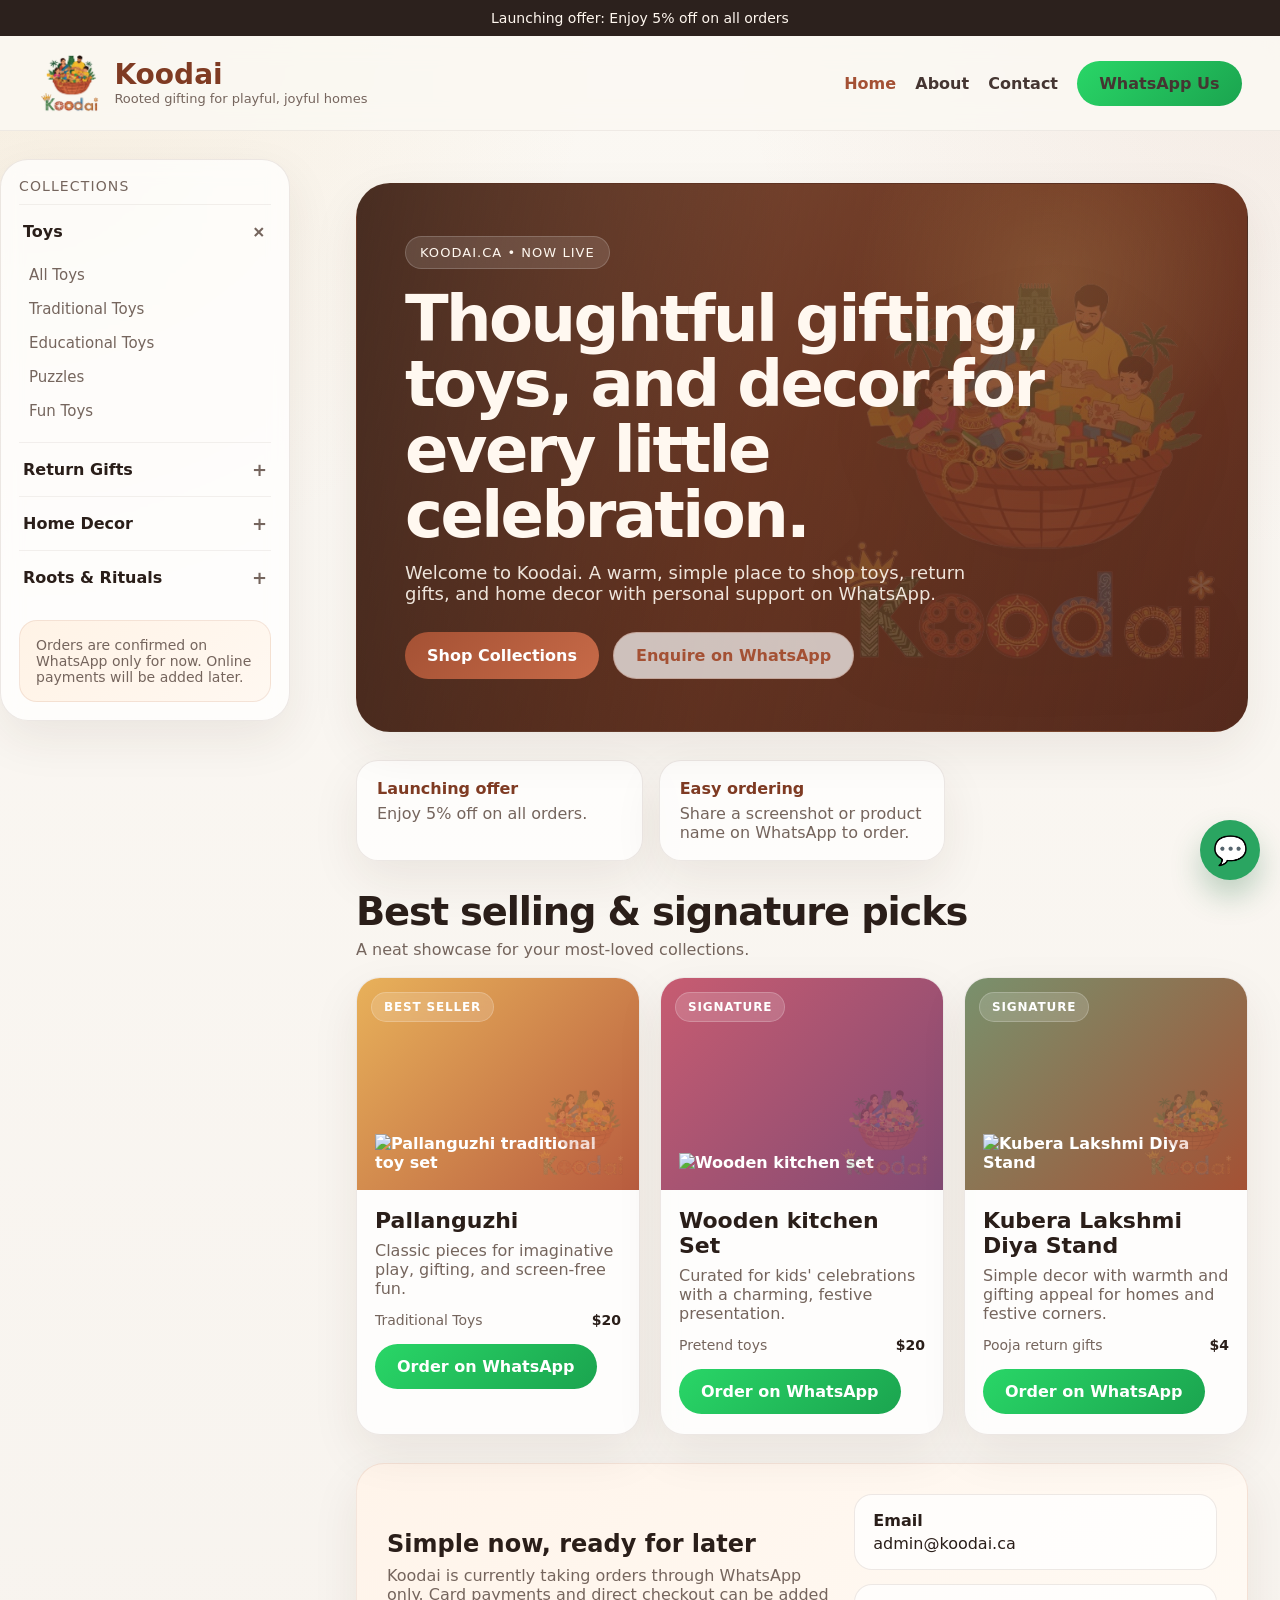
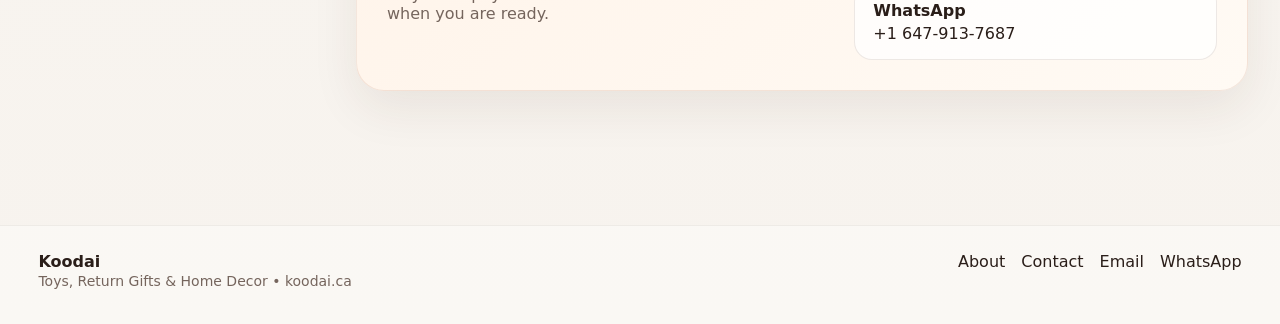
==== index.html @ 9c6b052e "Add files via upload" ====
<!DOCTYPE html>
<html lang="en">
<head>
  <meta charset="UTF-8" />
  <meta name="viewport" content="width=device-width, initial-scale=1.0" />
  <title>Koodai | Toys, Return Gifts & Home Decor</title>
  <meta name="description" content="Koodai is a WhatsApp-first online store for toys, return gifts, and home decor in Canada." />
  <link rel="stylesheet" href="styles.css" />
</head>
<body>
  <div class="topbar">Launching offer: Enjoy 5% off on all orders</div>
  <header>
    <div class="container navbar">
      <a class="brand" href="index.html">
        <img src="logo.png" alt="Koodai logo" class="brand-logo" />
        <div class="brand-copy">
          <span class="brand-name">Koodai</span>
          <span class="brand-tagline">Rooted gifting for playful, joyful homes</span>
        </div>
      </a>
      <nav class="nav-links">
        <a class="active" href="index.html">Home</a>
        <a href="about.html">About</a>
        <a href="contact.html">Contact</a>
        <a class="btn btn-whatsapp" href="https://wa.me/16479137687?text=Hi%20Koodai!%20I%20would%20like%20to%20place%20an%20order." target="_blank" rel="noopener noreferrer">WhatsApp Us</a>
      </nav>
    </div>
  </header>

  <div class="container layout">
    <aside class="sidebar">
      <div class="sidebar-card">
        <div class="sidebar-title">Collections</div>

        <div class="category-group open">
          <button class="category-toggle"><span>Toys</span><span>+</span></button>
          <div class="submenu">
            <a href="toys.html">All Toys</a>
            <a href="toys.html#traditional">Traditional Toys</a>
            <a href="toys.html#educational">Educational Toys</a>
            <a href="toys.html#puzzles">Puzzles</a>
            <a href="toys.html#fun-toys">Fun Toys</a>
          </div>
        </div>

        <div class="category-group">
          <button class="category-toggle"><span>Return Gifts</span><span>+</span></button>
          <div class="submenu">
            <a href="return-gifts.html">All Return Gifts</a>
            <a href="return-gifts.html#birthday">Birthday</a>
            <a href="return-gifts.html#house-warming">House Warming</a>
            <a href="return-gifts.html#baby-shower">Baby Shower</a>
            <a href="return-gifts.html#pooja">Pooja</a>
            <a href="return-gifts.html#corporate-events">Corporate Events</a>
          </div>
        </div>

        <div class="category-group">
          <button class="category-toggle"><span>Home Decor</span><span>+</span></button>
          <div class="submenu">
            <a href="home-decor.html">All Home Decor</a>
            <a href="home-decor.html#festive-decor">Festive Decor</a>
            <a href="home-decor.html#handmade-decor">Handmade Decor</a>
            <a href="home-decor.html#table-decor">Table Decor</a>
            <a href="home-decor.html#gifting-decor">Gifting Decor</a>
          </div>
        </div>

        <div class="category-group">
          <button class="category-toggle"><span>Roots &amp; Rituals</span><span>+</span></button>
          <div class="submenu">
            <a href="contact.html">Coming Soon</a>
          </div>
        </div>

        <div class="sidebar-note">
          Orders are confirmed on WhatsApp only for now. Online payments will be added later.
        </div>
      </div>
    </aside>

    <main>
      <section class="hero-banner">
        <div class="hero-inner">
          <div class="eyebrow">koodai.ca • now live</div>
          <h1>Thoughtful gifting, toys, and decor for every little celebration.</h1>
          <p>Welcome to Koodai. A warm, simple place to shop toys, return gifts, and home decor with personal support on WhatsApp.</p>
          <div class="hero-actions">
            <a class="btn btn-primary" href="toys.html">Shop Collections</a>
            <a class="btn btn-outline" href="https://wa.me/16479137687?text=Hi%20Koodai!%20I%20want%20to%20know%20more%20about%20your%20products." target="_blank" rel="noopener noreferrer">Enquire on WhatsApp</a>
          </div>
        </div>
      </section>

      <section class="section">
        <div class="offer-strip">
          <div class="offer-card">
            <strong>Launching offer</strong>
            <span>Enjoy 5% off on all orders.</span>
          </div>
          <div class="offer-card">
            <strong>Easy ordering</strong>
            <span>Share a screenshot or product name on WhatsApp to order.</span>
          </div>
        </div>
      </section>

      <section class="section">
        <div class="section-header">
          <div>
            <h2>Best selling &amp; signature picks</h2>
            <p>A neat showcase for your most-loved collections.</p>
          </div>
        </div>

        <div class="product-grid">
          <article class="product-card">
            <div class="product-media media-toy">
              <div class="product-badge">Best seller</div>
              <img src="images/pallanguzhi.jpeg" alt="Pallanguzhi traditional toy set" class="product-image" /> 
              
            </div>
            <div class="product-body">
              
              <h3>Pallanguzhi</h3>
              <p>Classic pieces for imaginative play, gifting, and screen-free fun.</p>
              <div class="product-meta"><span>Traditional Toys</span><span class="price">$20</span></div>
              <a class="btn btn-whatsapp" href="https://wa.me/16479137687?text=Hi%20Koodai!%20I%20am%20interested%20in%20the%20Pallanguzhi." target="_blank" rel="noopener noreferrer">Order on WhatsApp</a>
            </div>
          </article>

          <article class="product-card">
            <div class="product-media media-gift">
              <div class="product-badge">Signature</div>
              <img src="images/kitchen-set-1.png" alt="Wooden kitchen set" class="product-image" /> 
            </div>
            <div class="product-body">
              <h3>Wooden kitchen Set</h3>
              <p>Curated for kids' celebrations with a charming, festive presentation.</p>
              <div class="product-meta"><span>Pretend toys</span><span class="price">$20</span></div>
              <a class="btn btn-whatsapp" href="https://wa.me/16479137687?text=Hi%20Koodai!%20I%20am%20interested%20in%20the%20Wooden%20kitchen%20Set." target="_blank" rel="noopener noreferrer">Order on WhatsApp</a>
            </div>
          </article>

          <article class="product-card">
            <div class="product-media media-decor">
              <div class="product-badge">Signature</div>
               <img src="images/Kubera lakshmi diya stand.png" alt="Kubera Lakshmi Diya Stand" class="product-image" /> 
            </div>
            <div class="product-body">
              <h3>Kubera Lakshmi Diya Stand</h3>
              <p>Simple decor with warmth and gifting appeal for homes and festive corners.</p>
              <div class="product-meta"><span>Pooja return gifts</span><span class="price">$4</span></div>
              <a class="btn btn-whatsapp" href="https://wa.me/16479137687?text=Hi%20Koodai!%20I%20am%20interested%20in%20the%20Kubera%20Lakshmi%20Diya%20Stand." target="_blank" rel="noopener noreferrer">Order on WhatsApp</a>
            </div>
          </article>
        </div>
      </section>

      <section class="section">
        <div class="callout">
          <div class="callout-row">
            <div>
              <h2>Simple now, ready for later</h2>
              <p>Koodai is currently taking orders through WhatsApp only. Card payments and direct checkout can be added when you are ready.</p>
            </div>
            <div class="contact-box">
              <div class="contact-item">
                <strong>Email</strong>
                <a href="mailto:admin@koodai.ca">admin@koodai.ca</a>
              </div>
              <div class="contact-item">
                <strong>WhatsApp</strong>
                <a href="https://wa.me/16479137687" target="_blank" rel="noopener noreferrer">+1 647-913-7687</a>
              </div>
            </div>
          </div>
        </div>
      </section>
    </main>
  </div>

  <footer class="footer">
    <div class="container footer-wrap">
      <div>
        <strong>Koodai</strong><br />
        <span class="footer-meta">Toys, Return Gifts &amp; Home Decor • koodai.ca</span>
      </div>
      <div class="footer-links">
        <a href="about.html">About</a>
        <a href="contact.html">Contact</a>
        <a href="mailto:admin@koodai.ca">Email</a>
        <a href="https://wa.me/16479137687" target="_blank" rel="noopener noreferrer">WhatsApp</a>
      </div>
    </div>
  </footer>

  <a class="whatsapp-float" href="https://wa.me/16479137687?text=Hi%20Koodai!%20I%20would%20like%20to%20place%20an%20order." target="_blank" rel="noopener noreferrer" aria-label="Chat on WhatsApp">💬</a>
  <script src="script.js"></script>
</body>
</html>
---- styles.css ----
:root {
  --bg: #f7f3ee;
  --paper: rgba(255,255,255,0.82);
  --paper-strong: #fffdfa;
  --text: #2a1e19;
  --muted: #75655d;
  --line: rgba(107,78,61,0.12);
  --brand: #a45134;
  --brand-dark: #7f3b23;
  --gold: #d7a44e;
  --green: #2aa561;
  --shadow: 0 18px 48px rgba(62, 38, 26, 0.08);
  --radius-xl: 28px;
  --radius-lg: 22px;
  --radius-md: 16px;
  --sidebar: 290px;
  --max: 1400px;
}

* { box-sizing: border-box; }
html { scroll-behavior: smooth; }
body {
  margin: 0;
  font-family: Inter, ui-sans-serif, system-ui, -apple-system, BlinkMacSystemFont, "Segoe UI", sans-serif;
  color: var(--text);
  background:
    radial-gradient(circle at top left, rgba(215,164,78,0.12), transparent 26%),
    radial-gradient(circle at top right, rgba(164,81,52,0.08), transparent 24%),
    linear-gradient(180deg, #fbf8f3 0%, #f7f3ee 100%);
}
a { color: inherit; text-decoration: none; }
img { max-width: 100%; display: block; }
button, input, textarea { font: inherit; }
.container { width: min(94%, var(--max)); margin: 0 auto; }


/* Remove extra left/right padding from the main layout container */
.container.layout {
  padding-left: 0;
  padding-right: 0;
  max-width: 100%;
}
/* Make the logo match the banner proportions */
.brand-logo {
  height: 72px;        /* matches the visual scale of your banner */
  width: auto;
  object-fit: contain;
  display: block;
}

/* Ensure the brand container doesn't squeeze the logo */
.brand {
  display: flex;
  align-items: center;
  gap: 0.8rem;
  min-width: 0;
}

/* Prevent nav items from pushing the logo */
.navbar {
  display: flex;
  align-items: center;
  flex-wrap: nowrap;
}

.nav-links {
  margin-left: auto;
  display: flex;
  gap: 1.2rem;
}


.layout {
  display: grid;
  grid-template-columns: 260px 1fr; /* Sidebar + content */
  gap: 0; /* Remove spacing between them */
  width: 100%;
}

/* Make sidebar sticky */
.sidebar {
  position: sticky;
  top: 110px; /* Adjust depending on header + topbar height */
  align-self: start;
  height: fit-content;
}
.sidebar-card {
  width: 100%;
}
.sidebar {
  padding-left: 0;
  margin-left: 0;
}
main {
  padding: 1.5rem 2rem; /* clean spacing */
}

.layout {
  display: grid;
  grid-template-columns: 260px 1fr;
  gap: 0;
  align-items: start;
}
.sidebar-card {
  height: auto;
}
@media (max-width: 768px) {
  .sidebar {
    position: static;
  }
}

/* Fullscreen loader */
#loader {
  position: fixed;
  inset: 0;
  background: #ffffff;
  display: flex;
  flex-direction: column;
  justify-content: center;
  align-items: center;
  z-index: 9999;
  transition: opacity 0.6s ease;
}
.brand-logo {
  height: 60px;   /* adjust to your actual logo size */
  width: auto;
  object-fit: contain;
}
.brand {
  display: flex;
  align-items: center;
  gap: 0.8rem;
  min-width: 0;
}

/* Logo styling */
.loader-logo img {
  width: 120px;
  height: auto;
  animation: logoPulse 1.4s infinite ease-in-out;
}

/* Toys container */
.loader-toys {
  display: flex;
  gap: 1rem;
  margin-top: 1.2rem;
}

/* Each toy */
.loader-toys span {
  font-size: 2.2rem;
  opacity: 0;
  transform: translateX(-50px) rotate(-90deg);
  animation: toyRoll 1.2s forwards ease;
}

/* Stagger toys */
.loader-toys span:nth-child(1) { animation-delay: 0.2s; }
.loader-toys span:nth-child(2) { animation-delay: 0.4s; }
.loader-toys span:nth-child(3) { animation-delay: 0.6s; }
.loader-toys span:nth-child(4) { animation-delay: 0.8s; }

/* Toy roll animation */
@keyframes toyRoll {
  0% { opacity: 0; transform: translateX(-50px) rotate(-90deg); }
  100% { opacity: 1; transform: translateX(0) rotate(0deg); }
}

/* Logo pulse animation */
@keyframes logoPulse {
  0%, 100% { transform: scale(1); }
  50% { transform: scale(1.06); }
}

/* Fade out */
#loader.fade-out {
  opacity: 0;
  pointer-events: none;
}


.topbar {
  background: #2c211d;
  color: #fff7ef;
  text-align: center;
  font-size: 14px;
  padding: 10px 18px;
}

header {
  position: sticky;
  top: 0;
  z-index: 100;
  backdrop-filter: blur(12px);
  background: rgba(251,248,243,0.86);
  border-bottom: 1px solid rgba(107,78,61,0.08);
}

.navbar {
  display: flex;
  justify-content: space-between;
  align-items: center;
  flex-wrap: nowrap;
  gap: 24px;
  padding: 16px 0;
}

.brand {
  display: flex;
  align-items: center;
  gap: 14px;
}
.brand-logo {
  width: 62px;
  height: 62px;
  object-fit: contain;
}
.brand-copy { display: flex; flex-direction: column; gap: 2px; }
.brand-name {
  font-size: 28px;
  font-weight: 800;
  line-height: 1;
  color: var(--brand-dark);
}
.brand-tagline {
  color: var(--muted);
  font-size: 13px;
}
.nav-links {
  display: flex;
  align-items: center;
  flex-wrap: wrap;
  margin-left: auto;
  gap: 1.2rem;
}
.nav-links a {
  font-weight: 600;
  color: #453632;
}
.nav-links a.active,
.nav-links a:hover { color: var(--brand); }

.btn {
  display: inline-flex;
  align-items: center;
  justify-content: center;
  gap: 8px;
  border: 0;
  border-radius: 999px;
  padding: 13px 22px;
  font-weight: 700;
  cursor: pointer;
  transition: transform .18s ease, box-shadow .18s ease;
}
.btn:hover { transform: translateY(-1px); box-shadow: 0 10px 20px rgba(62, 38, 26, 0.12); }
.btn-primary { background: linear-gradient(135deg, var(--brand), #c76a48); color: #fff; }
.btn-outline { background: rgba(255,255,255,0.7); color: var(--brand); border: 1px solid rgba(164,81,52,0.24); }
.btn-whatsapp { background: linear-gradient(135deg, #29d667, #1ba44f); color: #fff; }

.layout {
  display: grid;
  grid-template-columns: var(--sidebar) minmax(0, 1fr);
  gap: 34px;
  align-items: start;
  padding: 28px 0 64px;
}

.sidebar {
  position: sticky;
  top: 108px;
}
.sidebar-card {
  background: rgba(255,255,255,0.72);
  backdrop-filter: blur(10px);
  border: 1px solid var(--line);
  border-radius: var(--radius-xl);
  padding: 18px;
  box-shadow: var(--shadow);
}
.sidebar-title {
  font-size: 14px;
  text-transform: uppercase;
  letter-spacing: 0.08em;
  color: var(--muted);
  margin-bottom: 10px;
}
.category-group {
  border-top: 1px solid rgba(107,78,61,0.08);
}
.category-group:first-of-type { border-top: 0; }
.category-toggle {
  width: 100%;
  border: 0;
  background: transparent;
  padding: 16px 4px;
  display: flex;
  align-items: center;
  justify-content: space-between;
  font-weight: 700;
  color: var(--text);
  cursor: pointer;
}
.category-toggle span:last-child {
  color: var(--muted);
  font-size: 18px;
  transition: transform .2s ease;
}
.category-group.open .category-toggle span:last-child { transform: rotate(45deg); }
.submenu {
  display: none;
  padding: 0 4px 14px 10px;
}
.category-group.open .submenu { display: block; }
.submenu a {
  display: block;
  padding: 8px 0;
  color: var(--muted);
  font-size: 15px;
}
.submenu a:hover,
.submenu a.active { color: var(--brand); }
.sidebar-note {
  margin-top: 16px;
  padding: 16px;
  border-radius: 18px;
  background: linear-gradient(135deg, #fff3e6, #fff8f1);
  border: 1px solid rgba(164,81,52,0.12);
  color: var(--muted);
  font-size: 14px;
}

.hero-banner {
  position: relative;
  overflow: hidden;
  border-radius: 34px;
  min-height: 430px;
  background:
    linear-gradient(100deg, rgba(44,28,22,0.82) 0%, rgba(44,28,22,0.42) 44%, rgba(44,28,22,0.18) 100%),
    radial-gradient(circle at 78% 18%, rgba(255,209,125,0.26), transparent 24%),
    linear-gradient(135deg, #c77a55 0%, #8f462a 48%, #5d2c1e 100%);
  box-shadow: var(--shadow);
  border: 1px solid rgba(107,78,61,0.10);
}
.hero-banner::after {
  content: "";
  position: absolute;
  inset: auto 2% 0% auto;
  width: min(44vw, 420px);
  height: min(44vw, 520px);
  background: url('logo.png') center/contain no-repeat;
  opacity: 0.2;
  filter: drop-shadow(0 18px 40px rgba(0,0,0,0.20));
}
.hero-inner {
  position: relative;
  z-index: 1;
  padding: 52px 48px;
  max-width: 760px;
  color: #fff8f0;
}
.eyebrow {
  display: inline-flex;
  align-items: center;
  gap: 8px;
  padding: 8px 14px;
  border-radius: 999px;
  background: rgba(255,255,255,0.12);
  border: 1px solid rgba(255,255,255,0.18);
  font-size: 13px;
  text-transform: uppercase;
  letter-spacing: 0.08em;
  margin-bottom: 18px;
}
.hero-inner h1 {
  margin: 0 0 14px;
  line-height: 1.02;
  letter-spacing: -0.04em;
  font-size: clamp(38px, 5vw, 66px);
}
.hero-inner p {
  margin: 0;
  max-width: 610px;
  color: rgba(255,248,240,0.9);
  font-size: 18px;
}
.hero-actions {
  display: flex;
  gap: 14px;
  flex-wrap: wrap;
  margin-top: 28px;
}
.offer-strip {
  display: grid;
  grid-template-columns: repeat(3, 1fr);
  gap: 16px;
  margin-top: 18px;
}
.offer-card {
  background: rgba(255,255,255,0.72);
  border: 1px solid var(--line);
  border-radius: 22px;
  padding: 18px 20px;
  box-shadow: var(--shadow);
}
.offer-card strong {
  display: block;
  margin-bottom: 6px;
  color: var(--brand-dark);
}
.offer-card span { color: var(--muted); }

.section { margin-top: 28px; }
.section-header {
  display: flex;
  justify-content: space-between;
  align-items: end;
  gap: 18px;
  margin-bottom: 18px;
}
.section-header h2 {
  margin: 0;
  font-size: clamp(28px, 3vw, 40px);
  letter-spacing: -0.03em;
}
.section-header p { margin: 6px 0 0; color: var(--muted); }

.product-grid {
  display: grid;
  grid-template-columns: repeat(3, minmax(0, 1fr));
  gap: 20px;
}
.product-card {
  background: rgba(255,255,255,0.78);
  backdrop-filter: blur(10px);
  border: 1px solid var(--line);
  border-radius: 24px;
  overflow: hidden;
  box-shadow: var(--shadow);
}
.product-media {
  aspect-ratio: 4 / 3;
  position: relative;
  display: flex;
  align-items: end;
  padding: 18px;
  color: #fff;
  font-weight: 700;
}
.media-toy { background: linear-gradient(135deg, #e8b15a, #b85c3f); }
.media-gift { background: linear-gradient(135deg, #c75c71, #824a73); }
.media-decor { background: linear-gradient(135deg, #79916d, #a45134); }
.product-badge {
  position: absolute;
  top: 14px;
  left: 14px;
  padding: 7px 12px;
  border-radius: 999px;
  background: rgba(255,255,255,0.16);
  border: 1px solid rgba(255,255,255,0.20);
  backdrop-filter: blur(6px);
  font-size: 12px;
  text-transform: uppercase;
  letter-spacing: 0.07em;
}
.product-media::after {
  content: "";
  position: absolute;
  inset: auto 12px 10px auto;
  width: 95px;
  height: 95px;
  background: url('logo.png') center/contain no-repeat;
  opacity: 0.22;
}
.product-body { padding: 18px 18px 20px; }
.product-body h3 { margin: 0 0 8px; font-size: 22px; }
.product-body p { margin: 0 0 14px; color: var(--muted); }
.product-meta {
  display: flex;
  justify-content: space-between;
  align-items: center;
  gap: 10px;
  margin-bottom: 16px;
  font-size: 14px;
  color: var(--muted);
}
.price { font-weight: 800; color: var(--text); }

.callout {
  border-radius: 28px;
  padding: 30px;
  background: linear-gradient(135deg, #fff4ea, #fffaf4);
  border: 1px solid rgba(164,81,52,0.12);
  box-shadow: var(--shadow);
}
.callout h3,
.callout h2 { margin: 0 0 8px; }
.callout p { margin: 0; color: var(--muted); }
.callout-row {
  display: grid;
  grid-template-columns: 1.1fr .9fr;
  gap: 24px;
  align-items: center;
}

.page-head {
  margin-bottom: 18px;
}
.page-head .kicker {
  color: var(--brand);
  font-size: 13px;
  text-transform: uppercase;
  letter-spacing: 0.08em;
  font-weight: 700;
}
.page-head h1 { margin: 6px 0 8px; font-size: clamp(34px, 4vw, 50px); letter-spacing: -0.03em; }
.page-head p { margin: 0; color: var(--muted); }
.subcategory-section { margin-top: 24px; }
.subcategory-section h2 {
  margin: 0 0 16px;
  font-size: 26px;
  letter-spacing: -0.02em;
}

.tile-grid {
  display: grid;
  grid-template-columns: repeat(3, minmax(0, 1fr));
  gap: 18px;
}
.tile {
  padding: 18px;
  border-radius: 22px;
  background: rgba(255,255,255,0.7);
  border: 1px solid var(--line);
  box-shadow: var(--shadow);
}
.tile strong { display: block; margin-bottom: 6px; }
.tile p { margin: 0 0 14px; color: var(--muted); }

.footer {
  margin-top: 46px;
  border-top: 1px solid rgba(107,78,61,0.08);
  background: rgba(255,255,255,0.36);
}
.footer-wrap {
  display: flex;
  justify-content: space-between;
  gap: 20px;
  flex-wrap: wrap;
  padding: 26px 0 34px;
}
.footer-links { display: flex; gap: 16px; flex-wrap: wrap; }
.footer-meta { color: var(--muted); font-size: 14px; }

.whatsapp-float {
  position: fixed;
  right: 20px;
  bottom: 20px;
  width: 60px;
  height: 60px;
  border-radius: 50%;
  display: flex;
  align-items: center;
  justify-content: center;
  background: var(--green);
  color: #fff;
  box-shadow: 0 16px 30px rgba(34, 111, 66, 0.28);
  z-index: 120;
  font-size: 28px;
}

.contact-box {
  display: grid;
  gap: 14px;
}
.contact-item {
  padding: 16px 18px;
  border-radius: 18px;
  background: rgba(255,255,255,0.74);
  border: 1px solid var(--line);
}
.contact-item strong { display: block; margin-bottom: 4px; }

@media (max-width: 1180px) {
  .layout { grid-template-columns: 1fr; }
  .sidebar { position: static; }
  .offer-strip,
  .product-grid,
  .tile-grid,
  .callout-row { grid-template-columns: 1fr 1fr; }
}

@media (max-width: 760px) {
  .navbar { flex-direction: column; align-items: flex-start; }
  .nav-links { gap: 14px; }
  .hero-banner { min-height: auto; }
  .hero-inner { padding: 30px 22px; }
  .offer-strip,
  .product-grid,
  .tile-grid,
  .callout-row { grid-template-columns: 1fr; }
  .sidebar-card { padding: 14px; }
  .whatsapp-float { width: 56px; height: 56px; }
}
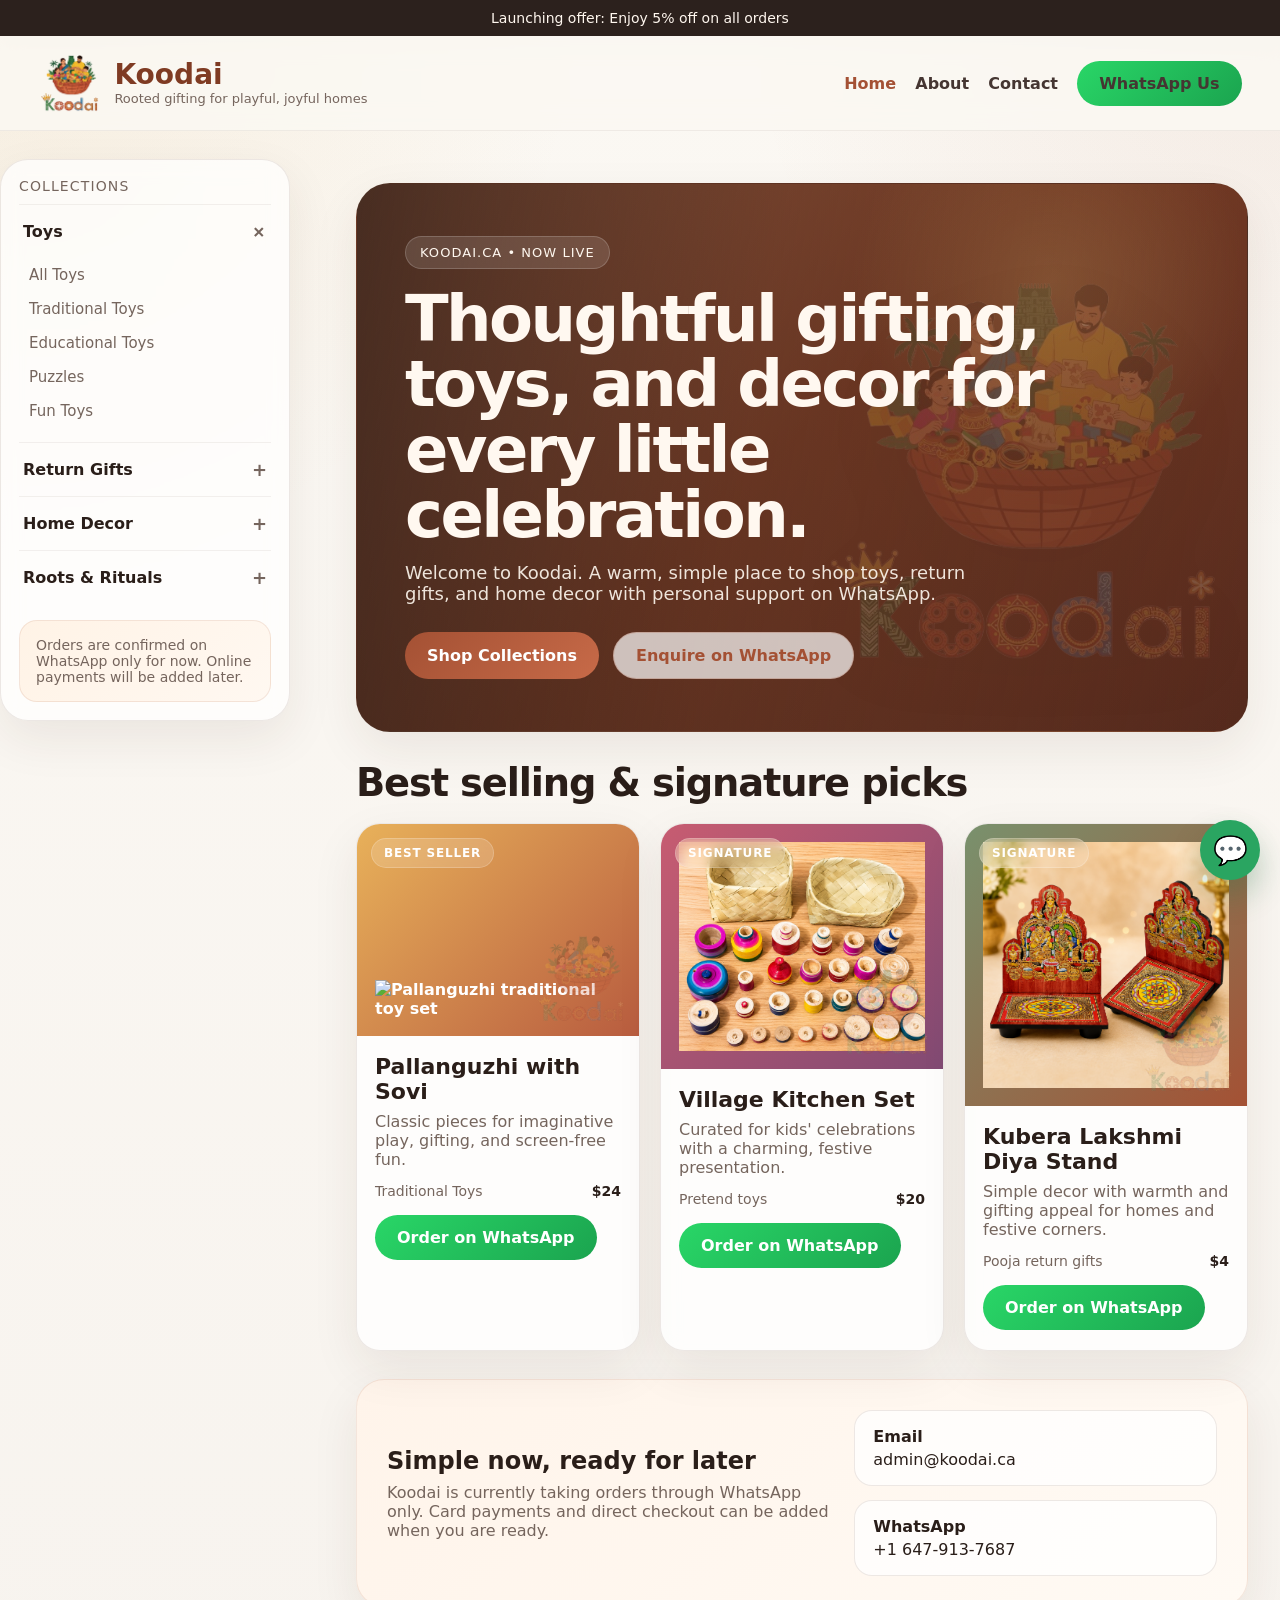
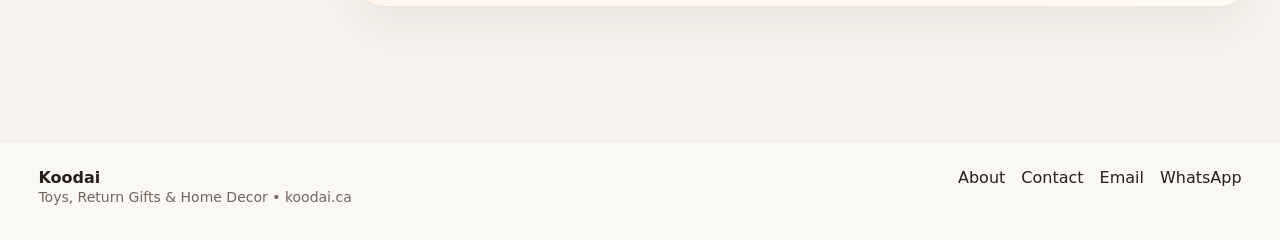
==== commit 668857d1: "Add files via upload" ====
--- a/index.html
+++ b/index.html
@@ -92,24 +92,12 @@
         </div>
       </section>
 
-      <section class="section">
-        <div class="offer-strip">
-          <div class="offer-card">
-            <strong>Launching offer</strong>
-            <span>Enjoy 5% off on all orders.</span>
-          </div>
-          <div class="offer-card">
-            <strong>Easy ordering</strong>
-            <span>Share a screenshot or product name on WhatsApp to order.</span>
-          </div>
-        </div>
-      </section>
+
 
       <section class="section">
         <div class="section-header">
           <div>
             <h2>Best selling &amp; signature picks</h2>
-            <p>A neat showcase for your most-loved collections.</p>
           </div>
         </div>
 
@@ -117,28 +105,28 @@
           <article class="product-card">
             <div class="product-media media-toy">
               <div class="product-badge">Best seller</div>
-              <img src="images/pallanguzhi.jpeg" alt="Pallanguzhi traditional toy set" class="product-image" /> 
+              <img src="images/pallanguzhi.png" alt="Pallanguzhi traditional toy set" class="product-image" /> 
               
             </div>
             <div class="product-body">
               
-              <h3>Pallanguzhi</h3>
+              <h3>Pallanguzhi with Sovi</h3>
               <p>Classic pieces for imaginative play, gifting, and screen-free fun.</p>
-              <div class="product-meta"><span>Traditional Toys</span><span class="price">$20</span></div>
-              <a class="btn btn-whatsapp" href="https://wa.me/16479137687?text=Hi%20Koodai!%20I%20am%20interested%20in%20the%20Pallanguzhi." target="_blank" rel="noopener noreferrer">Order on WhatsApp</a>
+              <div class="product-meta"><span>Traditional Toys</span><span class="price">$24</span></div>
+              <a class="btn btn-whatsapp" href="https://wa.me/16479137687?text=Hi%20Koodai!%20I%20am%20interested%20in%20the%20Pallanguzhi%20with%20Sovi." target="_blank" rel="noopener noreferrer">Order on WhatsApp</a>
             </div>
           </article>
 
           <article class="product-card">
             <div class="product-media media-gift">
               <div class="product-badge">Signature</div>
-              <img src="images/kitchen-set-1.png" alt="Wooden kitchen set" class="product-image" /> 
+              <img src="images/kitchen-set-1.png" alt="Village kitchen set" class="product-image" /> 
             </div>
             <div class="product-body">
-              <h3>Wooden kitchen Set</h3>
+              <h3>Village Kitchen Set</h3>
               <p>Curated for kids' celebrations with a charming, festive presentation.</p>
               <div class="product-meta"><span>Pretend toys</span><span class="price">$20</span></div>
-              <a class="btn btn-whatsapp" href="https://wa.me/16479137687?text=Hi%20Koodai!%20I%20am%20interested%20in%20the%20Wooden%20kitchen%20Set." target="_blank" rel="noopener noreferrer">Order on WhatsApp</a>
+              <a class="btn btn-whatsapp" href="https://wa.me/16479137687?text=Hi%20Koodai!%20I%20am%20interested%20in%20the%20Village%20Kitchen%20Set." target="_blank" rel="noopener noreferrer">Order on WhatsApp</a>
             </div>
           </article>
 
--- a/styles.css
+++ b/styles.css
@@ -582,6 +582,64 @@
 }
 .contact-item strong { display: block; margin-bottom: 4px; }
 
+
+.product-slider {
+  position: relative;
+  width: 100%;
+  overflow: hidden;
+}
+
+.product-slider .slide {
+  display: none;
+  width: 100%;
+  border-radius: 10px;
+}
+
+.product-slider .slide.active {
+  display: block;
+}
+
+.slider-btn {
+  position: absolute;
+  top: 50%;
+  transform: translateY(-50%);
+  background: rgba(0, 0, 0, 0.5);
+  color: white;
+  border: none;
+  width: 32px;
+  height: 32px;
+  border-radius: 50%;
+  cursor: pointer;
+  z-index: 10;
+}
+
+.slider-btn.prev {
+  left: 10px;
+}
+
+.slider-btn.next {
+  right: 10px;
+}
+
+.slider-dots {
+  text-align: center;
+  margin-top: 8px;
+}
+
+.dot {
+  display: inline-block;
+  width: 8px;
+  height: 8px;
+  margin: 0 4px;
+  border-radius: 50%;
+  background: #ccc;
+}
+
+.dot.active {
+  background: #8b5e3c;
+}
+
+
 @media (max-width: 1180px) {
   .layout { grid-template-columns: 1fr; }
   .sidebar { position: static; }
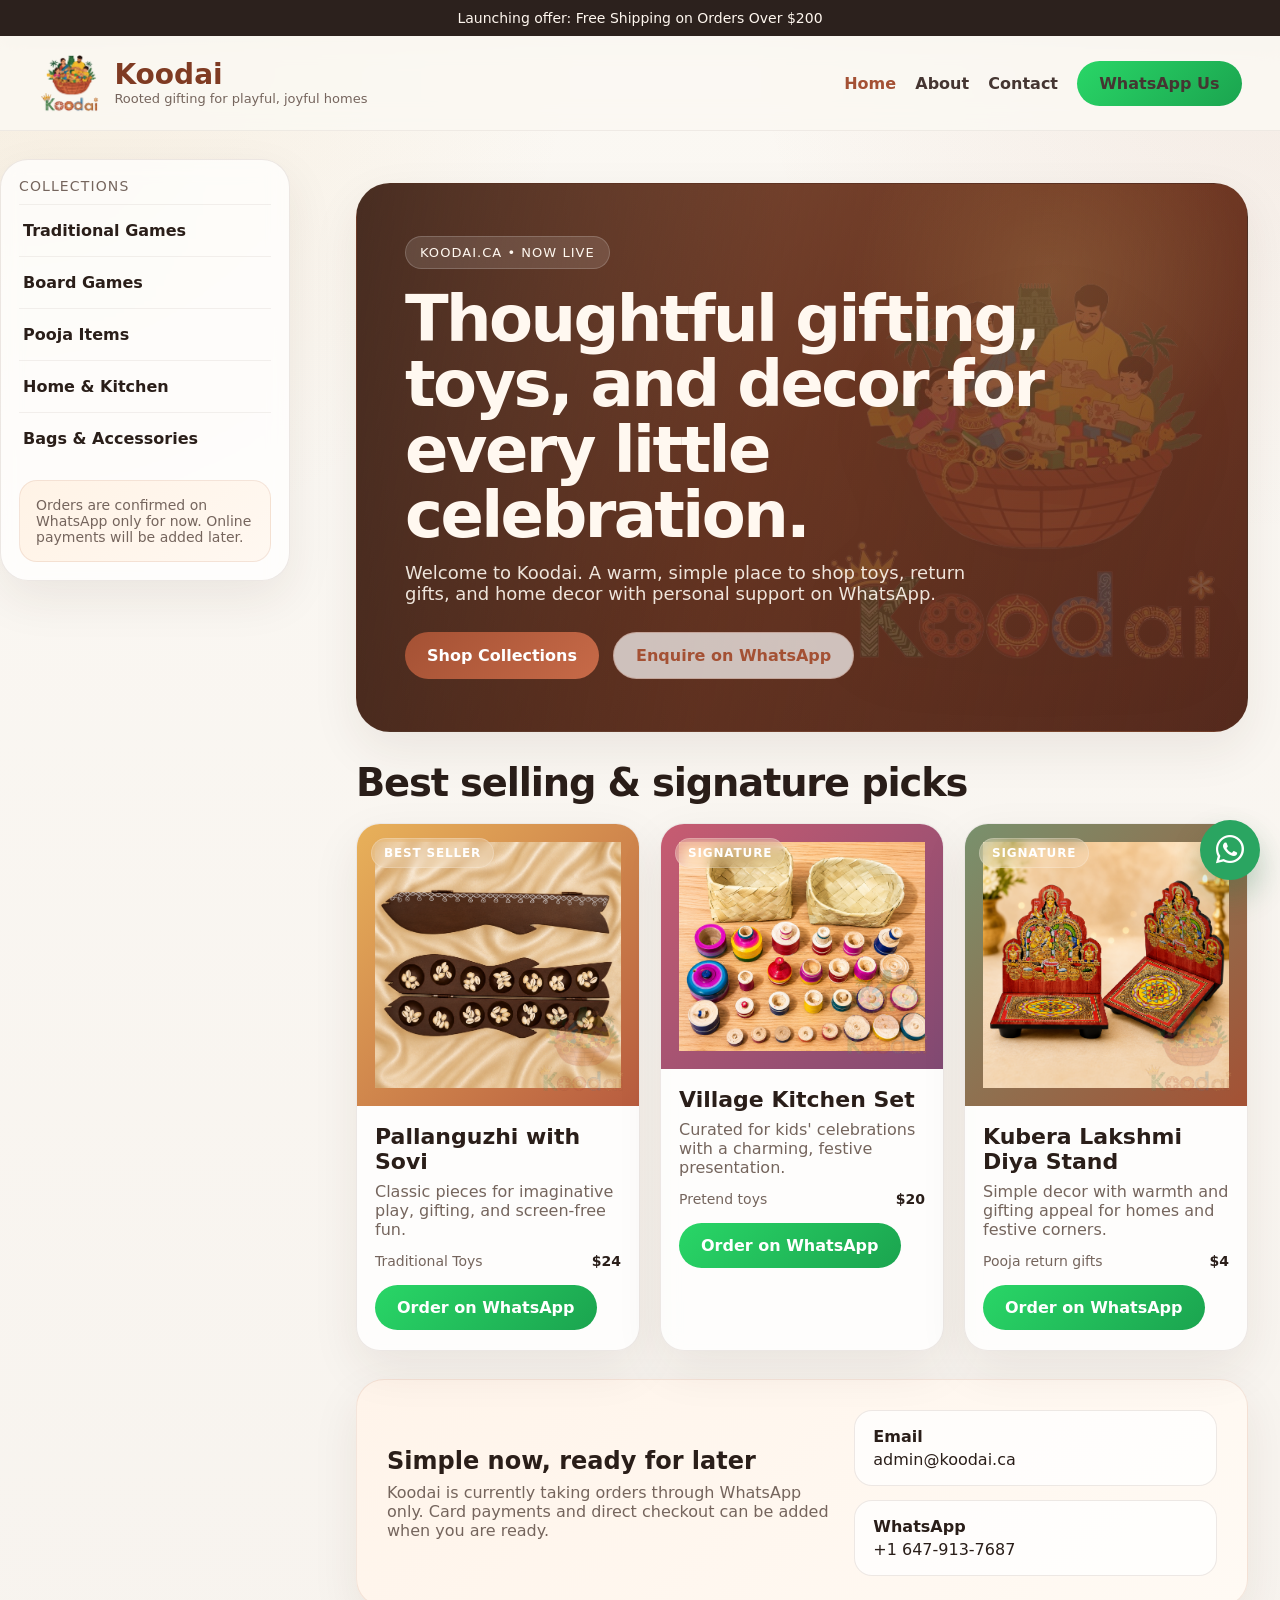
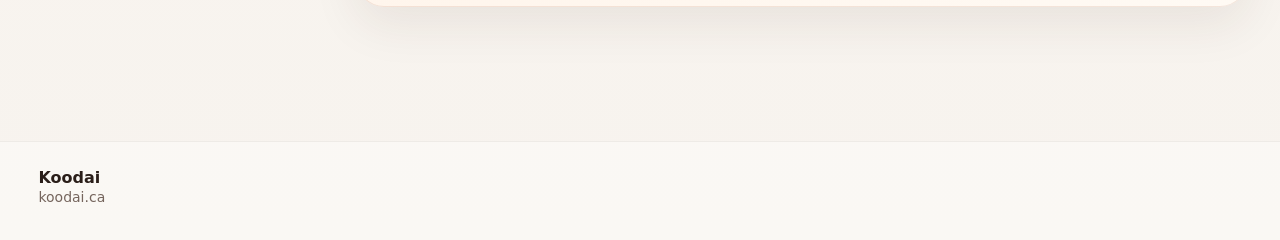
==== commit 05fdc6be: "Add files via upload" ====
--- a/index.html
+++ b/index.html
@@ -8,7 +8,8 @@
   <link rel="stylesheet" href="styles.css" />
 </head>
 <body>
-  <div class="topbar">Launching offer: Enjoy 5% off on all orders</div>
+  <div class="topbar">Launching offer: Free Shipping on Orders Over $200
+  </div>
   <header>
     <div class="container navbar">
       <a class="brand" href="index.html">
@@ -32,45 +33,23 @@
       <div class="sidebar-card">
         <div class="sidebar-title">Collections</div>
 
-        <div class="category-group open">
-          <button class="category-toggle"><span>Toys</span><span>+</span></button>
-          <div class="submenu">
-            <a href="toys.html">All Toys</a>
-            <a href="toys.html#traditional">Traditional Toys</a>
-            <a href="toys.html#educational">Educational Toys</a>
-            <a href="toys.html#puzzles">Puzzles</a>
-            <a href="toys.html#fun-toys">Fun Toys</a>
-          </div>
+        <div class="category-group">
+            <a class="category-toggle" href="traditional-games.html">Traditional Games</a>
         </div>
 
         <div class="category-group">
-          <button class="category-toggle"><span>Return Gifts</span><span>+</span></button>
-          <div class="submenu">
-            <a href="return-gifts.html">All Return Gifts</a>
-            <a href="return-gifts.html#birthday">Birthday</a>
-            <a href="return-gifts.html#house-warming">House Warming</a>
-            <a href="return-gifts.html#baby-shower">Baby Shower</a>
-            <a href="return-gifts.html#pooja">Pooja</a>
-            <a href="return-gifts.html#corporate-events">Corporate Events</a>
-          </div>
+          <a class="category-toggle" href="board-games.html">Board Games</a>
         </div>
 
         <div class="category-group">
-          <button class="category-toggle"><span>Home Decor</span><span>+</span></button>
-          <div class="submenu">
-            <a href="home-decor.html">All Home Decor</a>
-            <a href="home-decor.html#festive-decor">Festive Decor</a>
-            <a href="home-decor.html#handmade-decor">Handmade Decor</a>
-            <a href="home-decor.html#table-decor">Table Decor</a>
-            <a href="home-decor.html#gifting-decor">Gifting Decor</a>
-          </div>
+          <a class="category-toggle" href="pooja-items.html">Pooja Items</a>
         </div>
 
         <div class="category-group">
-          <button class="category-toggle"><span>Roots &amp; Rituals</span><span>+</span></button>
-          <div class="submenu">
-            <a href="contact.html">Coming Soon</a>
-          </div>
+          <a class="category-toggle" href="home-kitchen.html">Home &amp; Kitchen</a>
+        </div>
+        <div class="category-group">
+          <a class="category-toggle" href="bags-accessories.html#bags-accessories">Bags &amp; Accessories</a>
         </div>
 
         <div class="sidebar-note">
@@ -86,7 +65,7 @@
           <h1>Thoughtful gifting, toys, and decor for every little celebration.</h1>
           <p>Welcome to Koodai. A warm, simple place to shop toys, return gifts, and home decor with personal support on WhatsApp.</p>
           <div class="hero-actions">
-            <a class="btn btn-primary" href="toys.html">Shop Collections</a>
+            <a class="btn btn-primary" href="traditional-games.html">Shop Collections</a>
             <a class="btn btn-outline" href="https://wa.me/16479137687?text=Hi%20Koodai!%20I%20want%20to%20know%20more%20about%20your%20products." target="_blank" rel="noopener noreferrer">Enquire on WhatsApp</a>
           </div>
         </div>
@@ -172,18 +151,19 @@
     <div class="container footer-wrap">
       <div>
         <strong>Koodai</strong><br />
-        <span class="footer-meta">Toys, Return Gifts &amp; Home Decor • koodai.ca</span>
-      </div>
-      <div class="footer-links">
-        <a href="about.html">About</a>
-        <a href="contact.html">Contact</a>
-        <a href="mailto:admin@koodai.ca">Email</a>
-        <a href="https://wa.me/16479137687" target="_blank" rel="noopener noreferrer">WhatsApp</a>
+        <span class="footer-meta">koodai.ca</span>
       </div>
     </div>
   </footer>
+  <link rel="stylesheet" href="https://cdn.jsdelivr.net/npm/bootstrap-icons@1.11.3/font/bootstrap-icons.min.css">
+<a href="https://wa.me/16479137687?text=Hi%20Koodai!%20I%20would%20like%20to%20place%20an%20order."
+   class="whatsapp-float"
+   target="_blank"
+   rel="noopener noreferrer"
+   aria-label="Chat on WhatsApp">
+    <i class="bi bi-whatsapp"></i>
+</a>
 
-  <a class="whatsapp-float" href="https://wa.me/16479137687?text=Hi%20Koodai!%20I%20would%20like%20to%20place%20an%20order." target="_blank" rel="noopener noreferrer" aria-label="Chat on WhatsApp">💬</a>
   <script src="script.js"></script>
 </body>
 </html>
--- a/styles.css
+++ b/styles.css
@@ -42,7 +42,8 @@
 }
 /* Make the logo match the banner proportions */
 .brand-logo {
-  height: 72px;        /* matches the visual scale of your banner */
+  width:62px;
+  height:62px;
   width: auto;
   object-fit: contain;
   display: block;
@@ -639,25 +640,112 @@
   background: #8b5e3c;
 }
 
-
 @media (max-width: 1180px) {
-  .layout { grid-template-columns: 1fr; }
-  .sidebar { position: static; }
+
+  .layout{
+      display:flex;
+      flex-direction:column;
+  }
+
+  main{
+      order:1;
+      width:100%;
+  }
+
+  .sidebar{
+      order:2;
+      position:static;
+      width:100%;
+      margin-top:30px;
+  }
+
   .offer-strip,
   .product-grid,
   .tile-grid,
-  .callout-row { grid-template-columns: 1fr 1fr; }
-}
-
-@media (max-width: 760px) {
-  .navbar { flex-direction: column; align-items: flex-start; }
-  .nav-links { gap: 14px; }
-  .hero-banner { min-height: auto; }
-  .hero-inner { padding: 30px 22px; }
+  .callout-row{
+      grid-template-columns:1fr 1fr;
+  }
+}
+
+@media (max-width:760px){
+
+  .navbar{
+      flex-direction:column;
+      align-items:flex-start;
+      gap:12px;
+  }
+
+  .nav-links{
+      width:100%;
+      justify-content:flex-start;
+      flex-wrap:wrap;
+      gap:10px;
+  }
+
+  .brand-logo{
+      width:56px;
+      height:56px;
+  }
+
+  .brand-name{
+      font-size:24px;
+  }
+
+  .brand-tagline{
+      font-size:12px;
+  }
+
+  .hero-banner{
+      border-radius:22px;
+      min-height:auto;
+  }
+
+  .hero-inner{
+      padding:32px 22px;
+  }
+
+  .hero-inner h1{
+      font-size:34px;
+      line-height:1.15;
+  }
+
+  .hero-inner p{
+      font-size:16px;
+  }
+
+  .hero-actions{
+      flex-direction:column;
+      gap:12px;
+  }
+
+  .hero-actions .btn{
+      width:100%;
+  }
+
   .offer-strip,
   .product-grid,
   .tile-grid,
-  .callout-row { grid-template-columns: 1fr; }
-  .sidebar-card { padding: 14px; }
-  .whatsapp-float { width: 56px; height: 56px; }
-}
+  .callout-row{
+      grid-template-columns:1fr;
+  }
+
+  .sidebar{
+      margin-top:24px;
+  }
+
+  .sidebar-card{
+      padding:18px;
+  }
+
+  main{
+      padding:0;
+  }
+
+  .whatsapp-float{
+      width:54px;
+      height:54px;
+      right:18px;
+      bottom:18px;
+  }
+
+}
